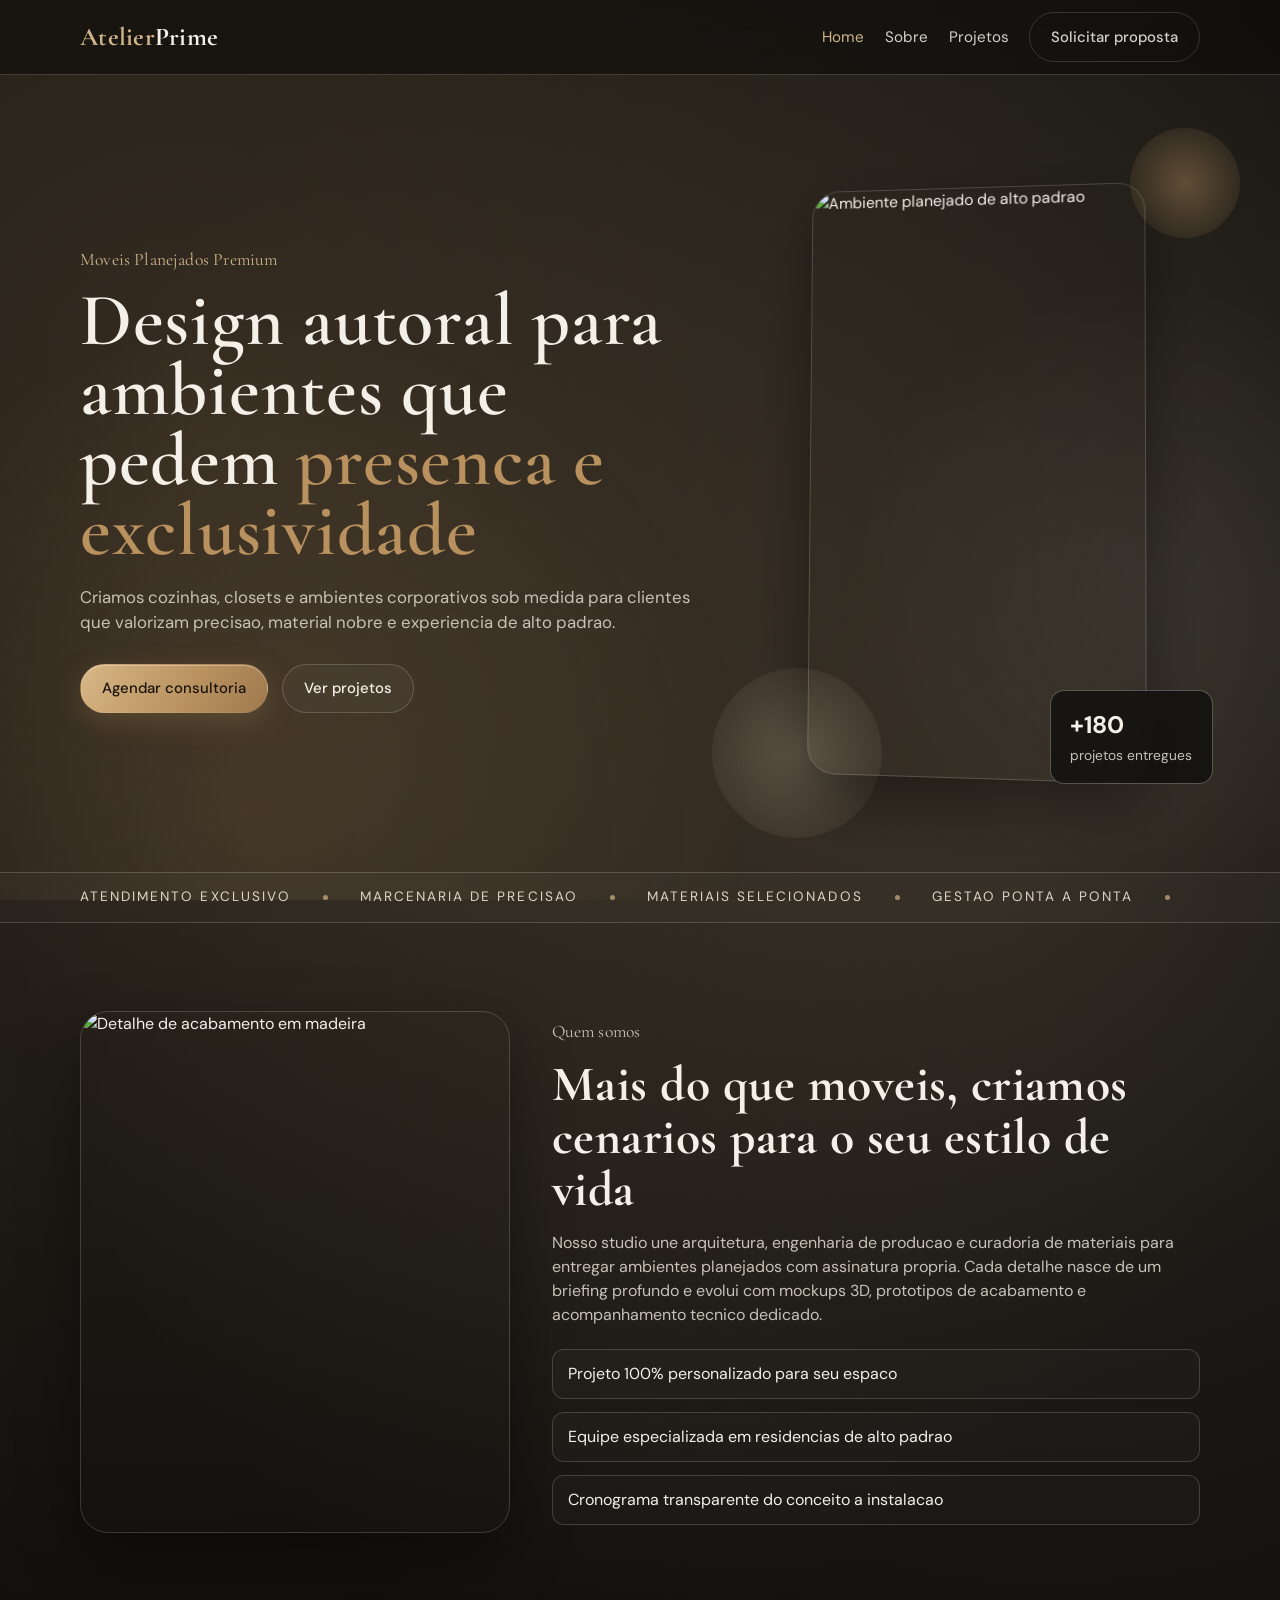
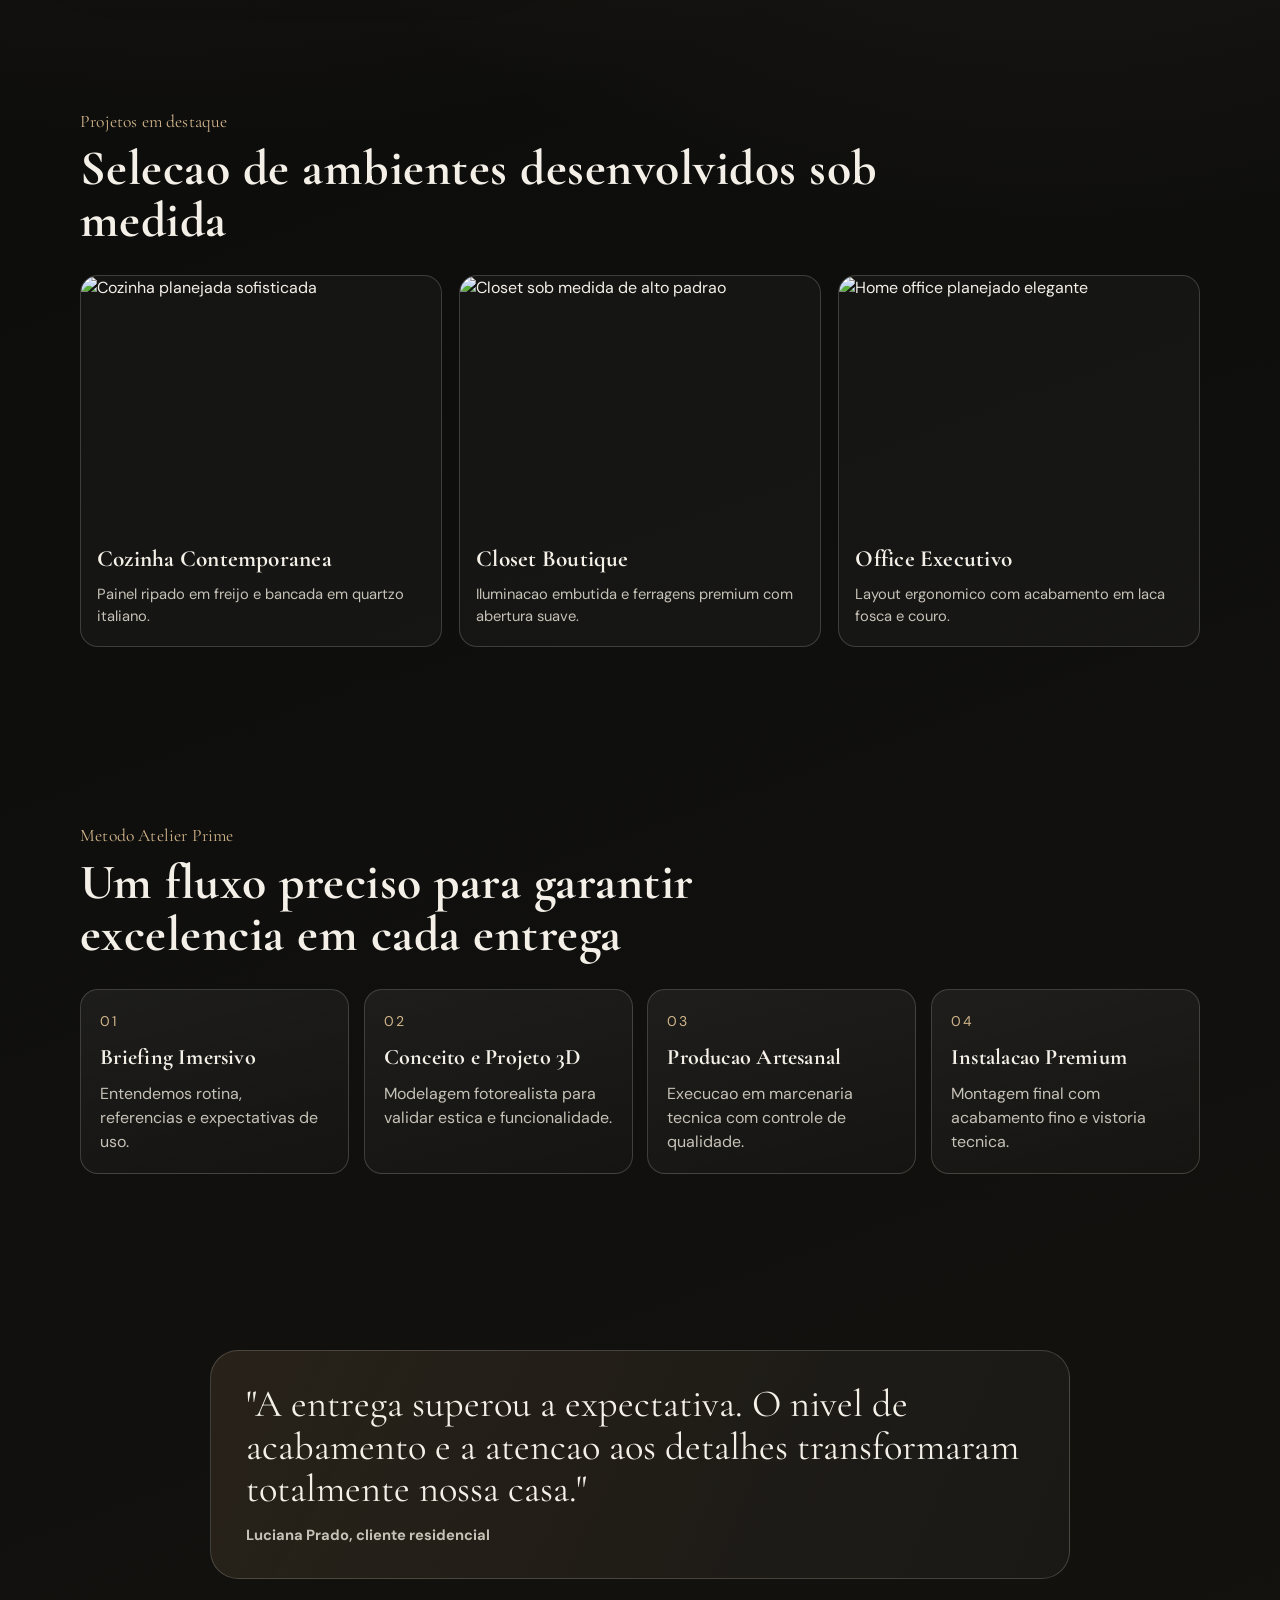
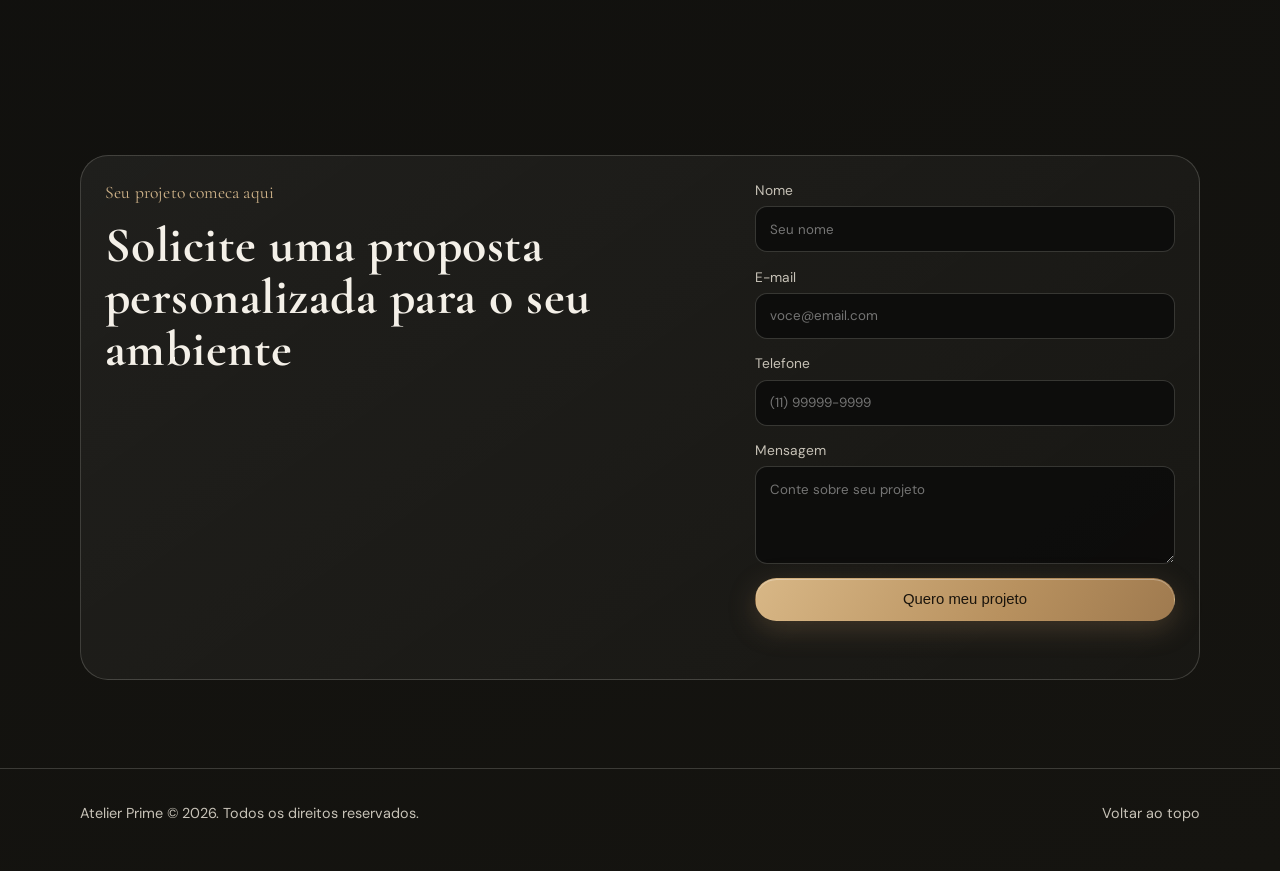
==== index.html @ f1138bb5 "inicial commit" ====
<!DOCTYPE html>
<html lang="pt-BR">
	<head>
		<meta charset="UTF-8" />
		<meta name="viewport" content="width=device-width, initial-scale=1.0" />
		<title>Atelier Prime | Moveis Planejados de Alto Padrao</title>
		<meta
			name="description"
			content="Landing page para empresa de moveis planejados premium com foco em design sob medida e acabamento de alto padrao."
		/>
		<link rel="preconnect" href="https://fonts.googleapis.com" />
		<link rel="preconnect" href="https://fonts.gstatic.com" crossorigin />
		<link
			href="https://fonts.googleapis.com/css2?family=Cormorant+Garamond:wght@400;500;600;700&family=DM+Sans:wght@400;500;700&display=swap"
			rel="stylesheet"
		/>
		<link rel="stylesheet" href="styles/main.css" />
	</head>
	<body>
		<div class="page-glow" aria-hidden="true"></div>
		<header class="site-header" id="topo">
			<div class="container nav-wrap">
				<a class="brand" href="#topo" aria-label="Atelier Prime">
					<span>Atelier</span>Prime
				</a>
				<button class="nav-toggle" type="button" aria-label="Abrir menu">
					<span></span><span></span>
				</button>
				<nav class="site-nav" aria-label="Principal">
					<a href="index.html">Home</a>
					<a href="pages/sobre.html">Sobre</a>
					<a href="pages/projetos.html">Projetos</a>
					<a href="pages/contato.html" class="btn btn-nav">Solicitar proposta</a>
				</nav>
			</div>
		</header>

		<main>
			<section class="hero section-pad">
				<div class="container hero-grid">
					<div class="hero-copy reveal" data-delay="0">
						<p class="eyebrow">Moveis Planejados Premium</p>
						<h1>
							Design autoral para ambientes que pedem
							<em>presenca e exclusividade</em>
						</h1>
						<p class="lead">
							Criamos cozinhas, closets e ambientes corporativos sob medida para
							clientes que valorizam precisao, material nobre e experiencia de
							alto padrao.
						</p>
						<div class="hero-actions">
							<a href="pages/contato.html" class="btn btn-primary">Agendar consultoria</a>
							<a href="pages/projetos.html" class="btn btn-ghost">Ver projetos</a>
						</div>
					</div>

					<div class="hero-visual reveal" data-delay="120">
						<div class="floating-orb orb-1" aria-hidden="true"></div>
						<div class="floating-orb orb-2" aria-hidden="true"></div>
						<figure class="hero-image-card">
							<!-- Placeholder: troque o src por sua imagem final -->
							<img
								src="https://images.unsplash.com/photo-1493666438817-866a91353ca9?auto=format&fit=crop&w=1200&q=80"
								alt="Ambiente planejado de alto padrao"
							/>
						</figure>
						<div class="hero-badge">
							<strong>+180</strong>
							<span>projetos entregues</span>
						</div>
					</div>
				</div>
			</section>

			<section class="partners reveal" data-delay="80" aria-label="selos de confianca">
				<div class="container marquee">
					<div class="marquee-track">
						<span>Atendimento exclusivo</span>
						<span>Marcenaria de precisao</span>
						<span>Materiais selecionados</span>
						<span>Gestao ponta a ponta</span>
						<span>Design autoral</span>
					</div>
					<div class="marquee-track" aria-hidden="true">
						<span>Atendimento exclusivo</span>
						<span>Marcenaria de precisao</span>
						<span>Materiais selecionados</span>
						<span>Gestao ponta a ponta</span>
						<span>Design autoral</span>
					</div>
				</div>
			</section>

			<section class="about section-pad" id="sobre">
				<div class="container about-grid">
					<div class="about-media reveal" data-delay="0">
						<!-- Placeholder: troque o src por sua imagem final -->
						<img
							src="https://images.unsplash.com/photo-1616593969747-4797dc75033e?auto=format&fit=crop&w=1200&q=80"
							alt="Detalhe de acabamento em madeira"
						/>
					</div>
					<div class="about-copy reveal" data-delay="120">
						<p class="eyebrow">Quem somos</p>
						<h2>Mais do que moveis, criamos cenarios para o seu estilo de vida</h2>
						<p>
							Nosso studio une arquitetura, engenharia de producao e curadoria de
							materiais para entregar ambientes planejados com assinatura propria.
							Cada detalhe nasce de um briefing profundo e evolui com mockups 3D,
							prototipos de acabamento e acompanhamento tecnico dedicado.
						</p>
						<ul class="features">
							<li>Projeto 100% personalizado para seu espaco</li>
							<li>Equipe especializada em residencias de alto padrao</li>
							<li>Cronograma transparente do conceito a instalacao</li>
						</ul>
					</div>
				</div>
			</section>

			<section class="projects section-pad" id="projetos">
				<div class="container">
					<div class="section-head reveal" data-delay="0">
						<p class="eyebrow">Projetos em destaque</p>
						<h2>Selecao de ambientes desenvolvidos sob medida</h2>
					</div>
					<div class="project-grid">
						<article class="project-card reveal" data-delay="0">
							<!-- Placeholder: troque o src por sua imagem final -->
							<img
								src="https://images.unsplash.com/photo-1615873968403-89e068629265?auto=format&fit=crop&w=1200&q=80"
								alt="Cozinha planejada sofisticada"
							/>
							<div>
								<h3>Cozinha Contemporanea</h3>
								<p>Painel ripado em freijo e bancada em quartzo italiano.</p>
							</div>
						</article>
						<article class="project-card reveal" data-delay="110">
							<!-- Placeholder: troque o src por sua imagem final -->
							<img
								src="https://images.unsplash.com/photo-1631679706909-1844bbd07221?auto=format&fit=crop&w=1200&q=80"
								alt="Closet sob medida de alto padrao"
							/>
							<div>
								<h3>Closet Boutique</h3>
								<p>Iluminacao embutida e ferragens premium com abertura suave.</p>
							</div>
						</article>
						<article class="project-card reveal" data-delay="220">
							<!-- Placeholder: troque o src por sua imagem final -->
							<img
								src="https://images.unsplash.com/photo-1600121848594-d8644e57abab?auto=format&fit=crop&w=1200&q=80"
								alt="Home office planejado elegante"
							/>
							<div>
								<h3>Office Executivo</h3>
								<p>Layout ergonomico com acabamento em laca fosca e couro.</p>
							</div>
						</article>
					</div>
				</div>
			</section>

			<section class="process section-pad" id="processo">
				<div class="container">
					<div class="section-head reveal" data-delay="0">
						<p class="eyebrow">Metodo Atelier Prime</p>
						<h2>Um fluxo preciso para garantir excelencia em cada entrega</h2>
					</div>
					<div class="timeline">
						<article class="step reveal" data-delay="0">
							<span>01</span>
							<h3>Briefing Imersivo</h3>
							<p>Entendemos rotina, referencias e expectativas de uso.</p>
						</article>
						<article class="step reveal" data-delay="100">
							<span>02</span>
							<h3>Conceito e Projeto 3D</h3>
							<p>Modelagem fotorealista para validar estica e funcionalidade.</p>
						</article>
						<article class="step reveal" data-delay="200">
							<span>03</span>
							<h3>Producao Artesanal</h3>
							<p>Execucao em marcenaria tecnica com controle de qualidade.</p>
						</article>
						<article class="step reveal" data-delay="300">
							<span>04</span>
							<h3>Instalacao Premium</h3>
							<p>Montagem final com acabamento fino e vistoria tecnica.</p>
						</article>
					</div>
				</div>
			</section>

			<section class="testimonials section-pad">
				<div class="container testimonial-card reveal" data-delay="40">
					<p>
						"A entrega superou a expectativa. O nivel de acabamento e a atencao
						aos detalhes transformaram totalmente nossa casa."
					</p>
					<strong>Luciana Prado, cliente residencial</strong>
				</div>
			</section>

			<section class="cta section-pad" id="contato">
				<div class="container cta-wrap reveal" data-delay="20">
					<div>
						<p class="eyebrow">Seu projeto comeca aqui</p>
						<h2>Solicite uma proposta personalizada para o seu ambiente</h2>
					</div>
					<form
						class="cta-form js-lead-form"
						action="#"
						method="post"
						data-integration-provider="hubspot"
						data-hubspot-portal-id="51514558"
						data-hubspot-form-id="e53f6ccd-3f78-4c62-a08c-4e1e00b3b8ab"
						data-hubspot-ambiente-field="tipo_de_ambiente"
						data-form-mode="redirect"
						data-redirect-url="pages/obrigado.html"
					>
						<label>
							Nome
							<input type="text" name="nome" placeholder="Seu nome" required />
						</label>
						<label>
							E-mail
							<input type="email" name="email" placeholder="voce@email.com" required />
						</label>
						<label>
							Telefone
							<input
								type="tel"
								name="telefone"
								placeholder="(11) 99999-9999"
								required
							/>
						</label>
						<label>
							Mensagem
							<textarea
								name="mensagem"
								rows="4"
								placeholder="Conte sobre seu projeto"
								required
							></textarea>
						</label>
						<button class="btn btn-primary" type="submit">Quero meu projeto</button>
						<p class="form-feedback" aria-live="polite"></p>
					</form>
				</div>
			</section>
		</main>

		<footer class="site-footer">
			<div class="container footer-wrap">
				<p>Atelier Prime © <span id="year"></span>. Todos os direitos reservados.</p>
				<a href="#topo">Voltar ao topo</a>
			</div>
		</footer>

		<script src="script/main.js"></script>
	</body>
</html>
---- styles/main.css ----
:root {
  --bg: #0f0f0d;
  --bg-soft: #171714;
  --text: #f4f0e8;
  --text-muted: #c7c2b7;
  --gold: #b8915f;
  --gold-soft: #d0b48a;
  --line: rgba(244, 240, 232, 0.18);
  --card: rgba(255, 255, 255, 0.04);
  --radius-lg: 28px;
  --radius-md: 18px;
  --container: min(1120px, 92vw);
  --shadow: 0 22px 60px rgba(0, 0, 0, 0.4);
}

* {
  box-sizing: border-box;
}

html {
  scroll-behavior: smooth;
}

body {
  margin: 0;
  color: var(--text);
  background:
    radial-gradient(circle at 15% 10%, rgba(184, 145, 95, 0.22), transparent 35%),
    radial-gradient(circle at 80% 20%, rgba(208, 180, 138, 0.15), transparent 30%),
    linear-gradient(160deg, #10100f 0%, #0d0d0c 40%, #151410 100%);
  font-family: "DM Sans", sans-serif;
  line-height: 1.5;
  overflow-x: hidden;
}

img {
  max-width: 100%;
  display: block;
}

a {
  color: inherit;
  text-decoration: none;
}

h1,
h2,
h3,
.brand,
.eyebrow {
  font-family: "Cormorant Garamond", serif;
  letter-spacing: 0.01em;
}

.container {
  width: var(--container);
  margin-inline: auto;
}

.section-pad {
  padding: 5.5rem 0;
}

.page-glow {
  position: fixed;
  inset: 0;
  pointer-events: none;
  z-index: -1;
  background:
    radial-gradient(circle at 20% 90%, rgba(184, 145, 95, 0.16), transparent 38%),
    radial-gradient(circle at 90% 65%, rgba(255, 255, 255, 0.06), transparent 25%);
}

.site-header {
  position: sticky;
  top: 0;
  z-index: 20;
  backdrop-filter: blur(14px);
  background: rgba(10, 10, 9, 0.55);
  border-bottom: 1px solid var(--line);
}

.nav-wrap {
  display: flex;
  align-items: center;
  justify-content: space-between;
  min-height: 74px;
  gap: 1.2rem;
}

.brand {
  font-size: clamp(1.45rem, 2vw, 1.8rem);
  font-weight: 700;
}

.brand span {
  color: var(--gold-soft);
}

.site-nav {
  display: flex;
  align-items: center;
  gap: 1.3rem;
  font-size: 0.95rem;
}

.site-nav a {
  opacity: 0.86;
  transition: opacity 0.3s ease;
}

.site-nav a:hover {
  opacity: 1;
}

.nav-toggle {
  display: none;
  width: 46px;
  height: 40px;
  border: 1px solid var(--line);
  border-radius: 11px;
  background: transparent;
  cursor: pointer;
}

.nav-toggle span {
  display: block;
  width: 18px;
  height: 1px;
  margin: 6px auto;
  background: var(--text);
}

.btn {
  display: inline-flex;
  align-items: center;
  justify-content: center;
  border-radius: 999px;
  border: 1px solid transparent;
  padding: 0.78rem 1.3rem;
  font-size: 0.93rem;
  font-weight: 500;
  transition: transform 0.32s cubic-bezier(0.2, 0.7, 0.2, 1), box-shadow 0.32s ease, background 0.3s ease, border-color 0.3s ease, color 0.3s ease;
}

.btn:hover {
  transform: translateY(-3px);
}

.btn-nav {
  border-color: var(--line);
}

.btn-primary {
  position: relative;
  overflow: hidden;
  isolation: isolate;
  color: #1a140c;
  background: linear-gradient(120deg, #d8b786 0%, #b8915f 60%, #9f7a4f 100%);
  box-shadow: 0 8px 28px rgba(184, 145, 95, 0.25), inset 0 1px 0 rgba(255, 255, 255, 0.3);
}

.btn-primary:hover {
  box-shadow: 0 14px 32px rgba(184, 145, 95, 0.35), inset 0 1px 0 rgba(255, 255, 255, 0.38);
}

.btn-primary:active {
  transform: translateY(-1px);
}

.btn-primary::after {
  content: "";
  position: absolute;
  inset: -1px;
  border-radius: inherit;
  background: linear-gradient(115deg, transparent 15%, rgba(255, 255, 255, 0.45) 48%, transparent 78%);
  pointer-events: none;
  transform: translateX(-140%);
  opacity: 0;
  transition: transform 0.78s cubic-bezier(0.22, 1, 0.36, 1), opacity 0.35s ease;
}

.btn-primary:hover::after {
  opacity: 1;
  transform: translateX(140%);
}

.btn-ghost {
  border-color: var(--line);
  background: rgba(255, 255, 255, 0.03);
}

.hero {
  padding-top: 4.8rem;
  padding-bottom: 4rem;
}

.hero-grid {
  display: grid;
  grid-template-columns: 1fr minmax(280px, 450px);
  align-items: center;
  gap: 2.4rem;
}

.eyebrow {
  margin: 0 0 0.8rem;
  color: var(--gold-soft);
  font-size: 1.1rem;
}

.hero-copy h1 {
  margin: 0;
  font-size: clamp(2.2rem, 6vw, 4.65rem);
  line-height: 0.94;
  font-weight: 600;
}

.hero-copy h1 em {
  font-style: normal;
  color: var(--gold);
}

.lead {
  margin-top: 1.2rem;
  max-width: 58ch;
  color: var(--text-muted);
  font-size: 1.05rem;
}

.hero-actions {
  margin-top: 1.8rem;
  display: flex;
  flex-wrap: wrap;
  gap: 0.9rem;
}

.hero-visual {
  position: relative;
  padding: 1rem;
}

.hero-image-card {
  border-radius: var(--radius-lg);
  overflow: hidden;
  border: 1px solid var(--line);
  box-shadow: var(--shadow);
  transform: perspective(1000px) rotateY(-6deg) rotateX(2deg);
  transform-style: preserve-3d;
  transition: transform 0.45s ease;
}

.hero-image-card img {
  width: 100%;
  height: 590px;
  object-fit: cover;
}

.hero-visual:hover .hero-image-card {
  transform: perspective(1000px) rotateY(-2deg) rotateX(0deg) translateY(-4px);
}

.hero-badge {
  position: absolute;
  right: -12px;
  bottom: 24px;
  padding: 1rem 1.2rem;
  border-radius: 14px;
  border: 1px solid rgba(255, 255, 255, 0.28);
  background: rgba(12, 12, 11, 0.72);
  backdrop-filter: blur(9px);
}

.hero-badge strong {
  display: block;
  font-size: 1.5rem;
}

.hero-badge span {
  color: var(--text-muted);
  font-size: 0.86rem;
}

.floating-orb {
  position: absolute;
  border-radius: 50%;
  filter: blur(0.2px);
  z-index: -1;
  animation: float 8.5s ease-in-out infinite;
}

.orb-1 {
  width: 110px;
  aspect-ratio: 1;
  background: radial-gradient(circle, rgba(184, 145, 95, 0.42), rgba(184, 145, 95, 0));
  top: -24px;
  right: -40px;
}

.orb-2 {
  width: 170px;
  aspect-ratio: 1;
  background: radial-gradient(circle, rgba(220, 205, 176, 0.25), rgba(220, 205, 176, 0));
  bottom: -30px;
  left: -38px;
  animation-duration: 10.5s;
}

.partners {
  border-top: 1px solid var(--line);
  border-bottom: 1px solid var(--line);
  overflow: hidden;
  background: rgba(255, 255, 255, 0.02);
}

.marquee {
  display: flex;
  gap: 0;
  white-space: nowrap;
  overflow: hidden;
  padding: 0.9rem 0;
  color: #ddd5c5;
  font-size: 0.85rem;
  text-transform: uppercase;
  letter-spacing: 0.15em;
}

.marquee-track {
  display: flex;
  align-items: center;
  flex-shrink: 0;
  min-width: max-content;
  gap: 2rem;
  padding-right: 2rem;
  animation: marquee 18s linear infinite;
}

.marquee-track span {
  position: relative;
}

.marquee-track span:not(:last-child)::after {
  content: "";
  display: inline-block;
  width: 5px;
  height: 5px;
  margin-left: 2rem;
  border-radius: 50%;
  background: rgba(208, 180, 138, 0.7);
  vertical-align: middle;
}

.about-grid {
  display: grid;
  grid-template-columns: minmax(260px, 430px) 1fr;
  gap: 2.6rem;
  align-items: center;
}

.about-media {
  border-radius: var(--radius-lg);
  overflow: hidden;
  border: 1px solid var(--line);
  box-shadow: var(--shadow);
}

.about-media img {
  width: 100%;
  height: 520px;
  object-fit: cover;
}

.about-copy h2,
.section-head h2,
.cta-wrap h2 {
  font-size: clamp(1.9rem, 4.2vw, 3.1rem);
  line-height: 1.05;
  margin: 0.4rem 0 0.9rem;
}

.about-copy p {
  color: var(--text-muted);
}

.features {
  margin: 1.4rem 0 0;
  padding: 0;
  list-style: none;
  display: grid;
  gap: 0.8rem;
}

.features li {
  padding: 0.75rem 0.95rem;
  border: 1px solid var(--line);
  border-radius: 12px;
  background: rgba(255, 255, 255, 0.02);
}

.section-head {
  margin-bottom: 1.8rem;
  max-width: 73ch;
}

.section-head .eyebrow {
  margin-bottom: 0.3rem;
}

.project-grid {
  display: grid;
  grid-template-columns: repeat(3, minmax(0, 1fr));
  gap: 1.1rem;
}

.project-card {
  border-radius: var(--radius-md);
  border: 1px solid var(--line);
  overflow: hidden;
  background: rgba(255, 255, 255, 0.03);
  transition: transform 0.35s ease, border-color 0.35s ease;
}

.project-card:hover {
  transform: translateY(-6px);
  border-color: rgba(184, 145, 95, 0.66);
}

.project-card img {
  width: 100%;
  height: 250px;
  object-fit: cover;
  transition: transform 0.55s ease;
}

.project-card:hover img {
  transform: scale(1.06);
}

.project-card div {
  padding: 1rem 1rem 1.2rem;
}

.project-card h3 {
  margin: 0 0 0.4rem;
  font-size: 1.45rem;
}

.project-card p {
  margin: 0;
  color: var(--text-muted);
  font-size: 0.92rem;
}

.timeline {
  display: grid;
  grid-template-columns: repeat(4, minmax(0, 1fr));
  gap: 0.9rem;
}

.step {
  padding: 1.2rem;
  border: 1px solid var(--line);
  border-radius: var(--radius-md);
  background: linear-gradient(165deg, rgba(255, 255, 255, 0.06), rgba(255, 255, 255, 0.02));
}

.step span {
  color: var(--gold-soft);
  font-size: 0.88rem;
  letter-spacing: 0.14em;
}

.step h3 {
  margin: 0.5rem 0;
  font-size: 1.38rem;
}

.step p {
  margin: 0;
  color: var(--text-muted);
}

.testimonial-card {
  max-width: 860px;
  padding: 2rem 2.2rem;
  border: 1px solid var(--line);
  border-radius: var(--radius-lg);
  background: linear-gradient(120deg, rgba(184, 145, 95, 0.14), rgba(255, 255, 255, 0.03));
}

.testimonial-card p {
  margin: 0;
  font-family: "Cormorant Garamond", serif;
  font-size: clamp(1.55rem, 3.1vw, 2.4rem);
  line-height: 1.1;
}

.testimonial-card strong {
  display: block;
  margin-top: 0.85rem;
  color: var(--text-muted);
  font-size: 0.92rem;
}

.cta-wrap {
  display: grid;
  grid-template-columns: 1fr minmax(280px, 420px);
  gap: 1.3rem;
  border: 1px solid var(--line);
  border-radius: var(--radius-lg);
  padding: 1.5rem;
  background: linear-gradient(145deg, rgba(255, 255, 255, 0.06), rgba(255, 255, 255, 0.02));
}

.cta-form {
  display: grid;
  gap: 0.9rem;
}

.cta-form label {
  display: grid;
  gap: 0.35rem;
  color: var(--text-muted);
  font-size: 0.86rem;
}

.cta-form input,
.cta-form textarea {
  width: 100%;
  border: 1px solid var(--line);
  border-radius: 12px;
  background: rgba(12, 12, 11, 0.85);
  color: var(--text);
  font-family: inherit;
  padding: 0.85rem;
}

.cta-form input:focus,
.cta-form textarea:focus {
  outline: 1px solid rgba(184, 145, 95, 0.6);
  border-color: rgba(184, 145, 95, 0.6);
}

.site-footer {
  border-top: 1px solid var(--line);
  padding: 1.2rem 0 2rem;
}

.footer-wrap {
  display: flex;
  justify-content: space-between;
  gap: 1rem;
  align-items: center;
  color: var(--text-muted);
  font-size: 0.9rem;
}

.site-nav a.is-active {
  opacity: 1;
  color: var(--gold-soft);
}

.inner-hero {
  padding-top: 4.7rem;
  padding-bottom: 2.4rem;
}

.inner-hero h1 {
  margin: 0;
  max-width: 19ch;
  font-size: clamp(2.1rem, 5.2vw, 4rem);
  line-height: 0.96;
}

.stats-grid {
  display: grid;
  grid-template-columns: repeat(3, minmax(0, 1fr));
  gap: 0.9rem;
}

.stat-card {
  border: 1px solid var(--line);
  border-radius: var(--radius-md);
  background: rgba(255, 255, 255, 0.03);
  padding: 1.2rem;
}

.stat-card strong {
  display: block;
  font-family: "Cormorant Garamond", serif;
  font-size: clamp(2rem, 4vw, 3.2rem);
  line-height: 1;
  color: var(--gold-soft);
}

.stat-card span {
  color: var(--text-muted);
  font-size: 0.9rem;
}

.values-grid {
  display: grid;
  grid-template-columns: repeat(3, minmax(0, 1fr));
  gap: 0.9rem;
}

.value-card {
  border: 1px solid var(--line);
  border-radius: var(--radius-md);
  background: linear-gradient(160deg, rgba(255, 255, 255, 0.07), rgba(255, 255, 255, 0.02));
  padding: 1.3rem;
}

.value-card h3 {
  margin: 0 0 0.45rem;
  font-size: 1.55rem;
}

.value-card p {
  margin: 0;
  color: var(--text-muted);
}

.faq-list {
  display: grid;
  gap: 0.75rem;
}

.faq-item {
  border: 1px solid var(--line);
  border-radius: 14px;
  background: rgba(255, 255, 255, 0.03);
  overflow: hidden;
}

.faq-item button {
  width: 100%;
  text-align: left;
  padding: 1rem 1.1rem;
  font-size: 1.01rem;
  color: var(--text);
  background: transparent;
  border: 0;
  cursor: pointer;
}

.faq-content {
  display: grid;
  grid-template-rows: 0fr;
  transition: grid-template-rows 0.32s ease;
}

.faq-content p {
  overflow: hidden;
  margin: 0;
  padding: 0 1.1rem 0;
  color: var(--text-muted);
}

.faq-item.is-open .faq-content {
  grid-template-rows: 1fr;
}

.faq-item.is-open .faq-content p {
  padding-bottom: 1rem;
}

.filter-bar {
  display: flex;
  flex-wrap: wrap;
  gap: 0.6rem;
  margin-bottom: 1.2rem;
}

.chip {
  border: 1px solid var(--line);
  border-radius: 999px;
  background: rgba(255, 255, 255, 0.03);
  color: var(--text);
  padding: 0.55rem 0.95rem;
  font-family: inherit;
  cursor: pointer;
  transition: 0.25s ease;
}

.chip.is-active,
.chip:hover {
  border-color: rgba(184, 145, 95, 0.65);
  background: rgba(184, 145, 95, 0.16);
}

.project-catalog {
  display: grid;
  grid-template-columns: repeat(3, minmax(0, 1fr));
  gap: 1.1rem;
}

.project-card.is-hidden {
  display: none;
}

.contact-grid {
  display: grid;
  grid-template-columns: minmax(280px, 1fr) minmax(320px, 520px);
  gap: 1rem;
}

.contact-card {
  border: 1px solid var(--line);
  border-radius: var(--radius-md);
  background: linear-gradient(160deg, rgba(255, 255, 255, 0.07), rgba(255, 255, 255, 0.02));
  padding: 1.3rem;
}

.contact-card h3 {
  margin: 0;
  font-size: 2rem;
}

.contact-card p {
  color: var(--text-muted);
}

.contact-list {
  margin: 1rem 0 0;
  padding-left: 1rem;
  color: var(--text-muted);
}

.contact-form select {
  width: 100%;
  border: 1px solid var(--line);
  border-radius: 12px;
  background: rgba(12, 12, 11, 0.85);
  color: var(--text);
  font-family: inherit;
  padding: 0.85rem;
}

.contact-form select:focus {
  outline: 1px solid rgba(184, 145, 95, 0.6);
  border-color: rgba(184, 145, 95, 0.6);
}

.form-feedback {
  margin: 0;
  min-height: 1.4em;
  font-size: 0.88rem;
  color: #deb98d;
}

.form-feedback.is-error {
  color: #f0a8a8;
}

.thankyou-card {
  max-width: 760px;
  border: 1px solid var(--line);
  border-radius: var(--radius-lg);
  background: linear-gradient(145deg, rgba(255, 255, 255, 0.08), rgba(255, 255, 255, 0.03));
  padding: 2rem;
}

.reveal {
  opacity: 0;
  transform: translateY(34px);
  transition:
    opacity 0.7s cubic-bezier(0.21, 1, 0.26, 1),
    transform 0.8s cubic-bezier(0.21, 1, 0.26, 1);
  transition-delay: var(--delay, 0ms);
}

.reveal.in-view {
  opacity: 1;
  transform: translateY(0);
}

@keyframes float {
  0%,
  100% {
    transform: translateY(0);
  }
  50% {
    transform: translateY(-12px);
  }
}

@keyframes marquee {
  from {
    transform: translateX(0);
  }
  to {
    transform: translateX(calc(-100% - 2rem));
  }
}

@media (max-width: 980px) {
  .hero-grid,
  .about-grid,
  .cta-wrap,
  .values-grid,
  .contact-grid {
    grid-template-columns: 1fr;
  }

  .hero-image-card {
    transform: none;
  }

  .timeline {
    grid-template-columns: repeat(2, minmax(0, 1fr));
  }

  .project-grid {
    grid-template-columns: repeat(2, minmax(0, 1fr));
  }

  .project-catalog,
  .stats-grid {
    grid-template-columns: repeat(2, minmax(0, 1fr));
  }

  .hero-badge {
    right: 10px;
  }
}

@media (max-width: 760px) {
  .section-pad {
    padding: 4.4rem 0;
  }

  .nav-toggle {
    display: block;
  }

  .site-nav {
    position: fixed;
    inset: 75px 4vw auto;
    display: grid;
    gap: 0.5rem;
    padding: 1rem;
    border-radius: 16px;
    border: 1px solid var(--line);
    background: rgba(12, 12, 11, 0.95);
    transform: translateY(-20px);
    opacity: 0;
    pointer-events: none;
    transition: 0.28s ease;
  }

  .site-nav.is-open {
    transform: translateY(0);
    opacity: 1;
    pointer-events: all;
  }

  .project-grid,
  .timeline,
  .project-catalog,
  .stats-grid,
  .values-grid {
    grid-template-columns: 1fr;
  }

  .footer-wrap {
    flex-direction: column;
    align-items: flex-start;
  }

  .hero-image-card img,
  .about-media img {
    height: 400px;
  }
}
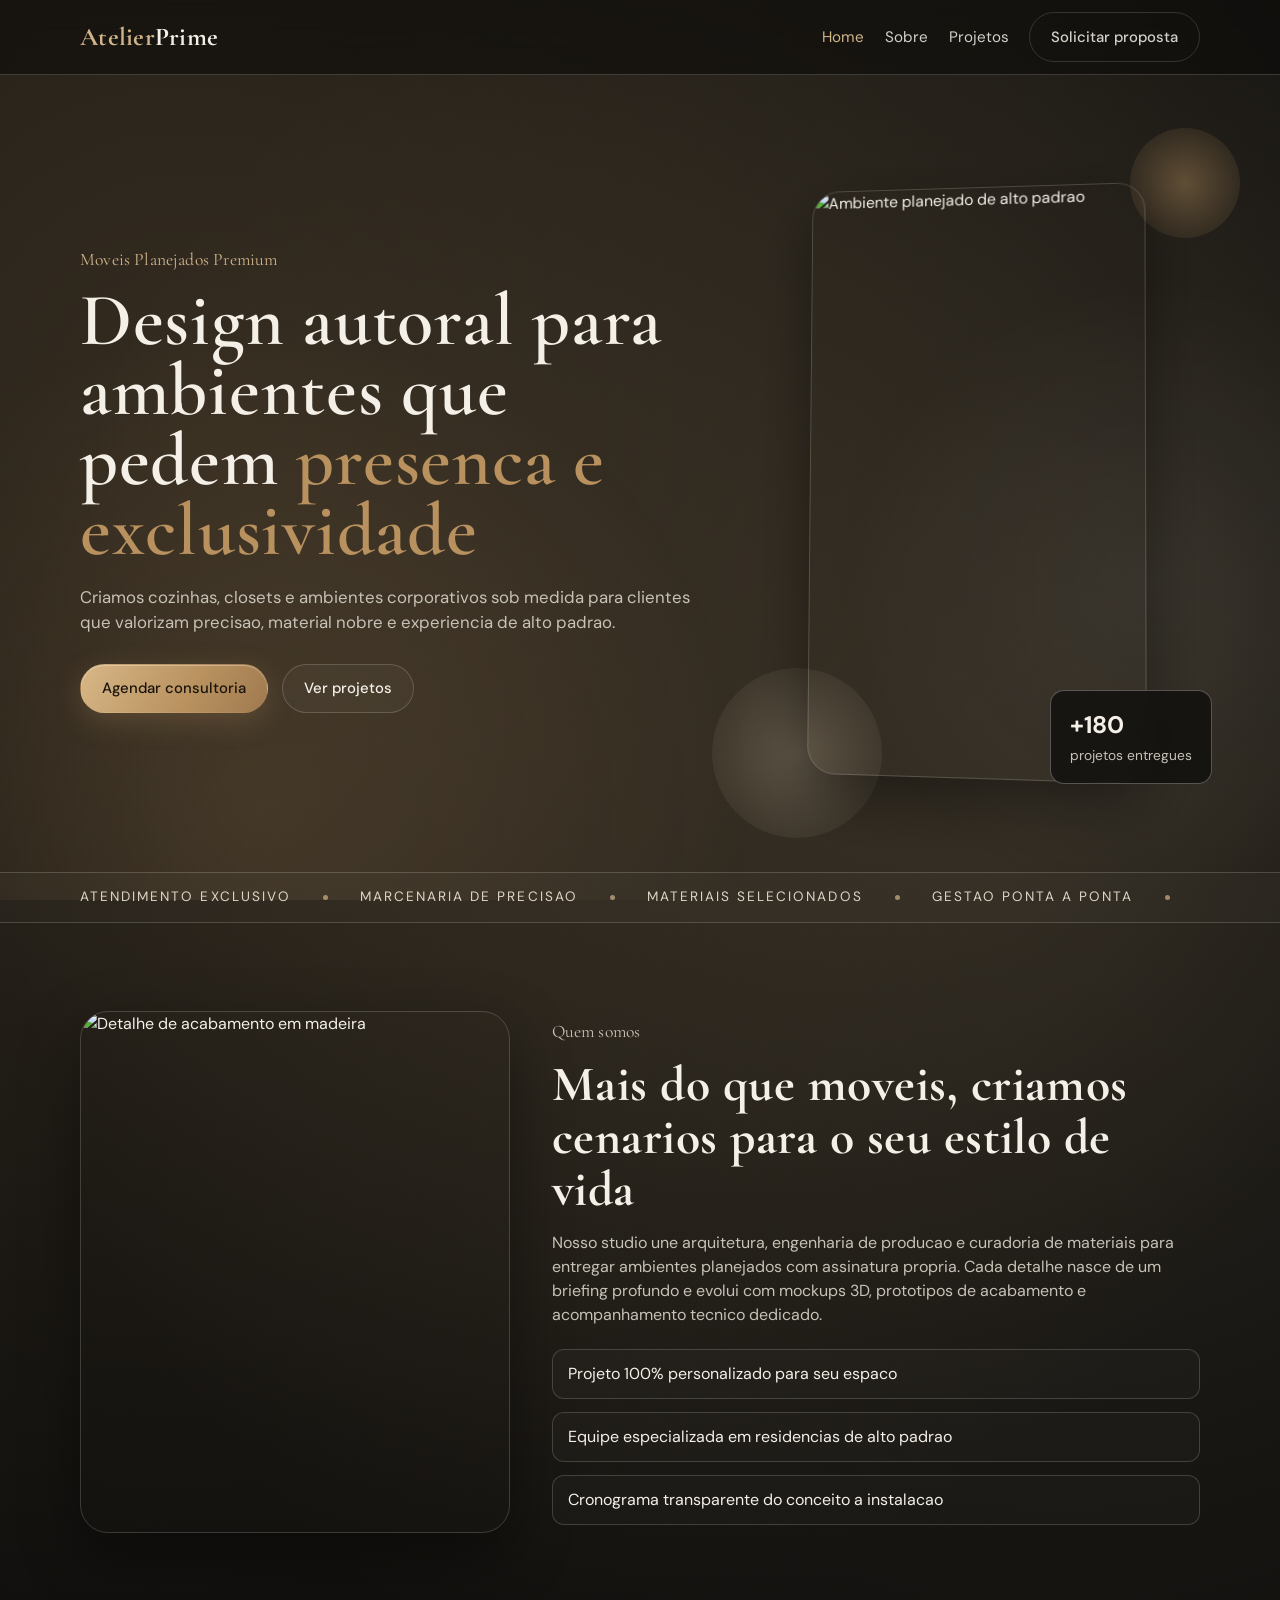
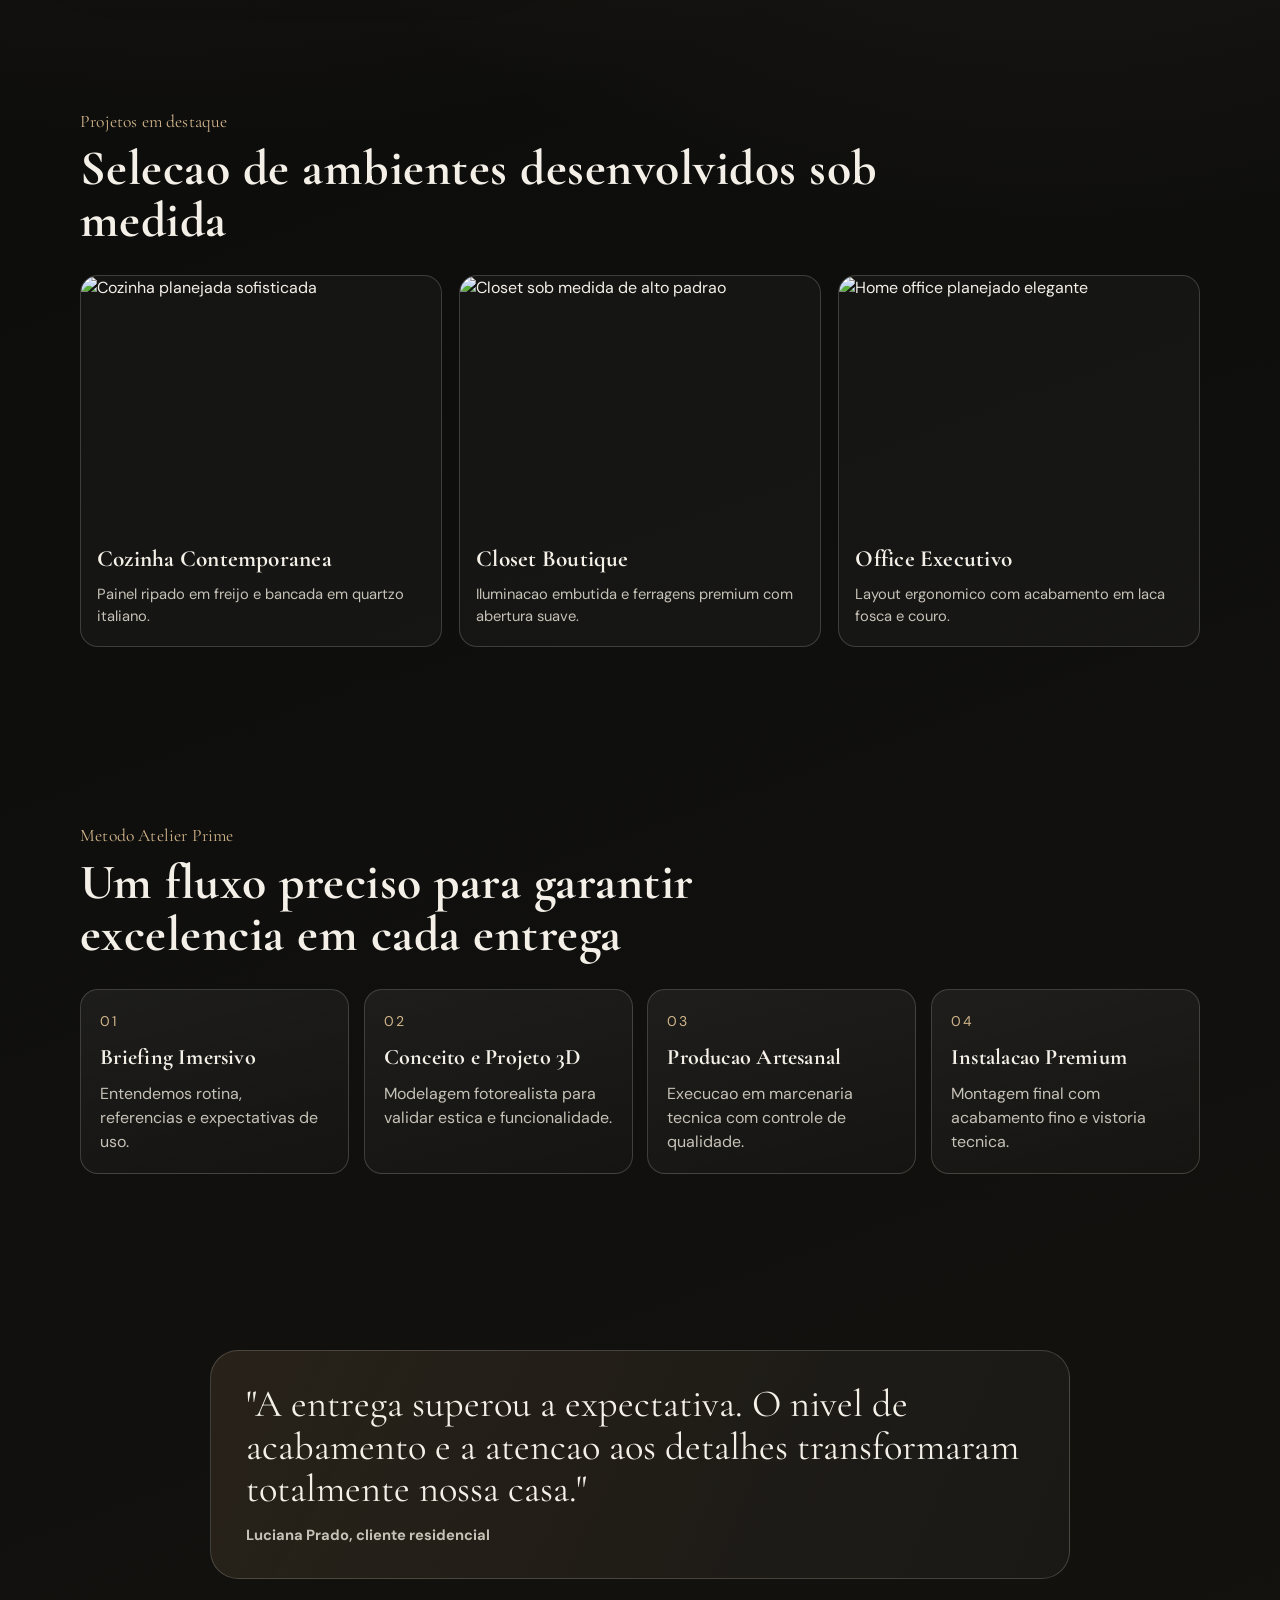
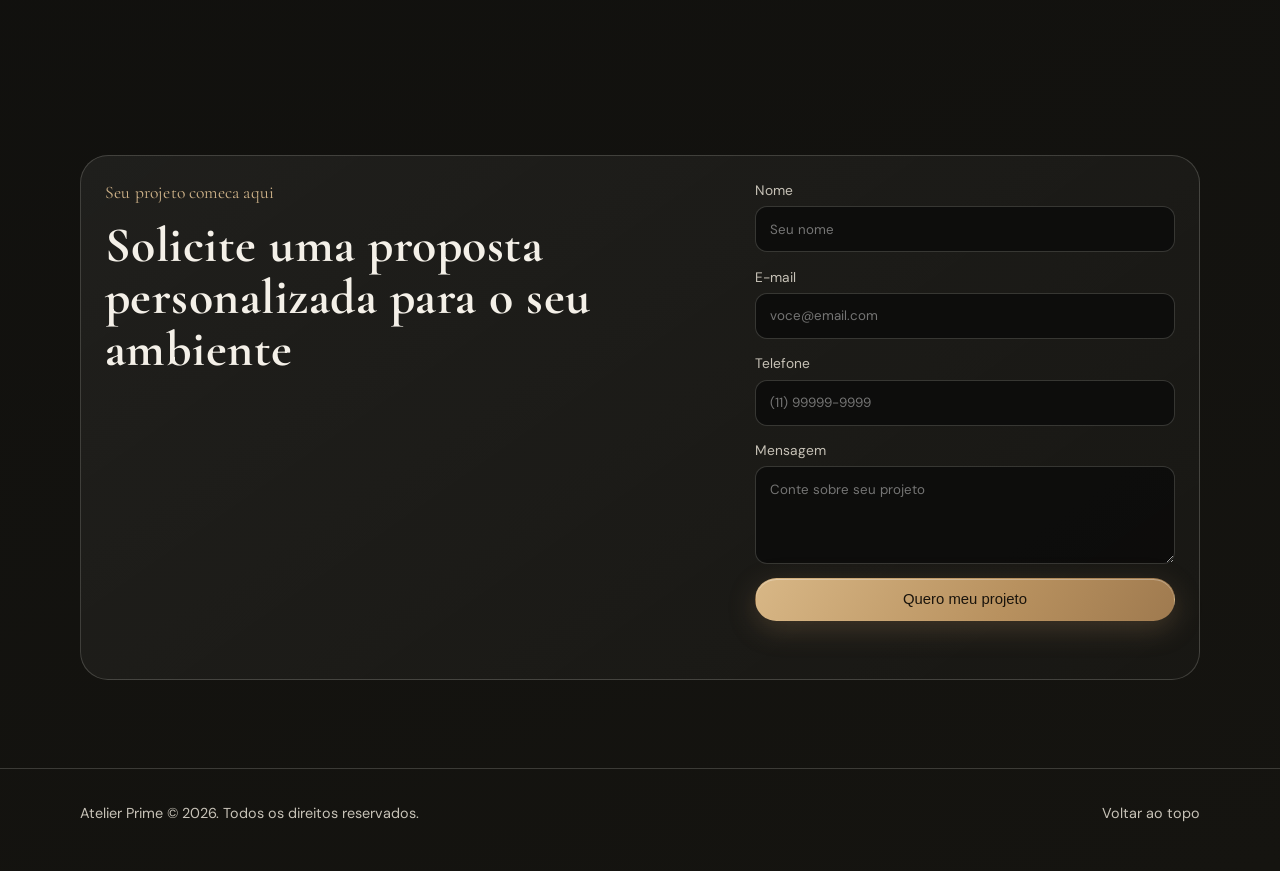
==== commit 05524d96: "forme-correction-v1" ====
--- a/index.html
+++ b/index.html
@@ -217,7 +217,10 @@
 						data-integration-provider="hubspot"
 						data-hubspot-portal-id="51514558"
 						data-hubspot-form-id="e53f6ccd-3f78-4c62-a08c-4e1e00b3b8ab"
-						data-hubspot-ambiente-field="tipo_de_ambiente"
+						data-hubspot-firstname-field="firstname"
+						data-hubspot-email-field="email"
+						data-hubspot-phone-field="phone"
+						data-hubspot-message-field="message"
 						data-form-mode="redirect"
 						data-redirect-url="pages/obrigado.html"
 					>
